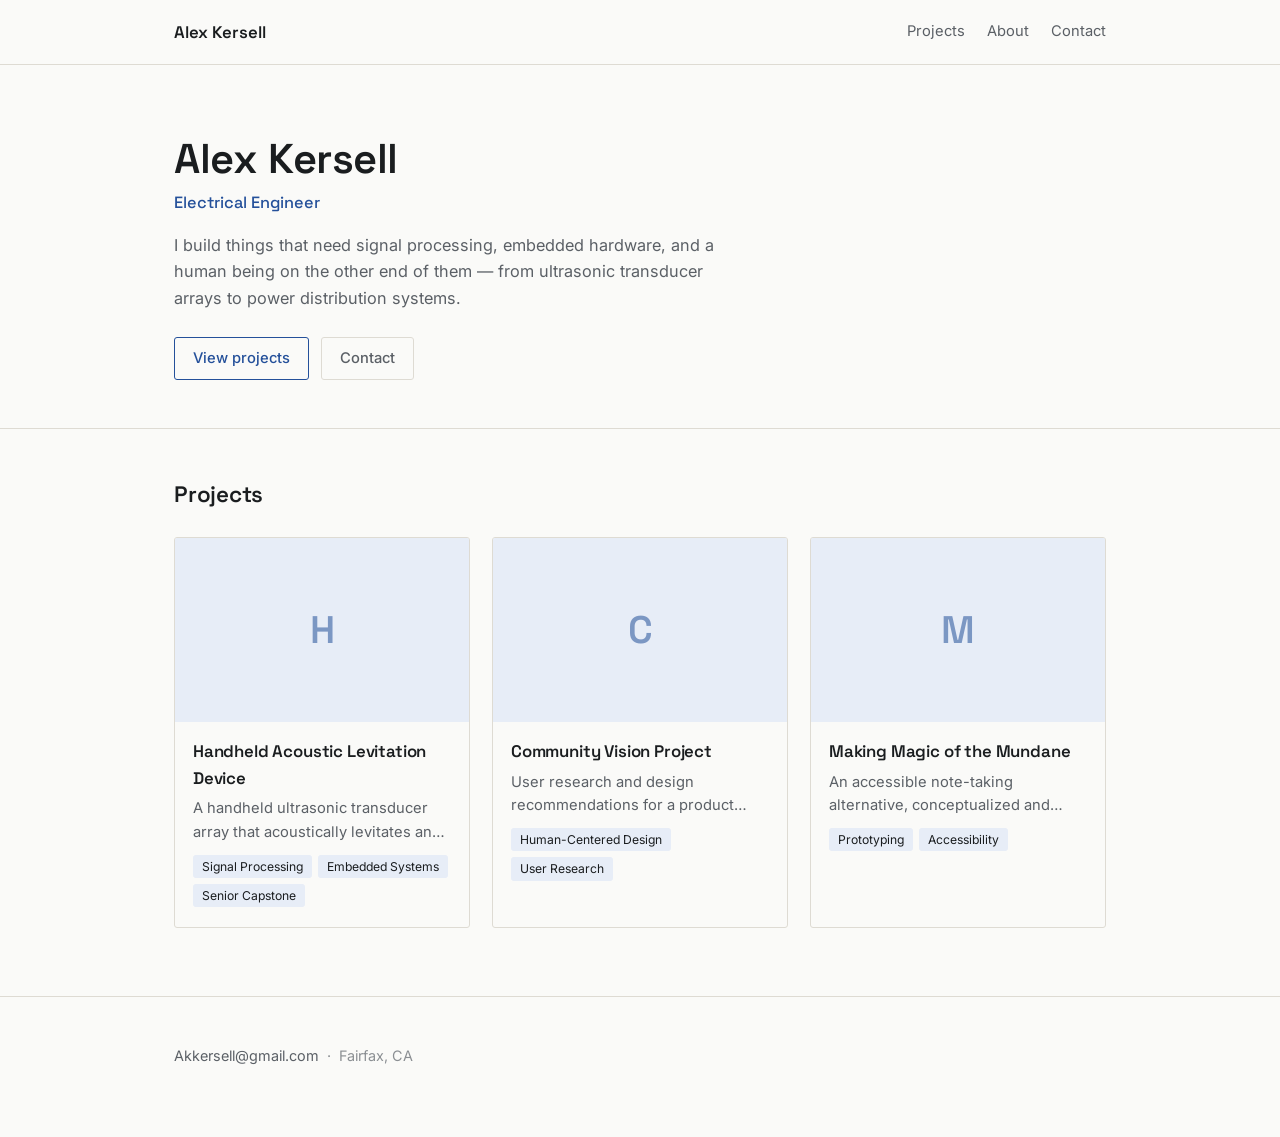
==== index.html @ f3aab484 "Add files via upload" ====
<!DOCTYPE html>
<html lang="en">
<head>
<meta charset="UTF-8">
<meta name="viewport" content="width=device-width, initial-scale=1.0">
<title>Portfolio</title>
<link rel="preconnect" href="https://fonts.googleapis.com">
<link rel="preconnect" href="https://fonts.gstatic.com" crossorigin>
<link href="https://fonts.googleapis.com/css2?family=Space+Grotesk:wght@500;600;700&family=Inter:wght@400;500;600&display=swap" rel="stylesheet">
<link rel="stylesheet" href="/assets/style.css">
</head>
<body>

<header class="site-header">
  <div class="wrap header-inner">
    <a class="logo" href="/">Portfolio</a>
    <nav id="site-nav" class="site-nav"></nav>
  </div>
</header>

<section class="hero">
  <div class="wrap">
    <h1 id="hero-name">&nbsp;</h1>
    <p class="hero-role" id="hero-role"></p>
    <p class="hero-intro" id="hero-intro"></p>
    <div class="hero-actions">
      <a href="#projects" class="btn">View projects</a>
      <a href="#contact" class="btn btn-ghost">Contact</a>
    </div>
  </div>
</section>

<main class="wrap">
  <section id="projects" class="section">
    <h2>Projects</h2>
    <div id="project-grid" class="project-grid"></div>
  </section>
</main>

<footer id="contact" class="site-footer">
  <div class="wrap">
    <p id="footer-contact"></p>
  </div>
</footer>

<script src="/assets/site.js"></script>
<script>
(async function(){
  try{
    const site = await fetchJSON('/content/site.json');
    document.title = (site.name || 'Portfolio') + (site.role ? ' — ' + site.role : '');
    document.getElementById('hero-name').textContent = site.name || '';
    document.getElementById('hero-role').textContent = site.role || '';
    document.getElementById('hero-intro').textContent = site.intro || '';
    document.getElementById('footer-contact').innerHTML = footerContactHTML(site);
    await initNav(site);
  }catch(e){
    console.error(e);
  }

  try{
    const data = await fetchJSON('/content/projects.json');
    renderProjectGrid(data.items || []);
  }catch(e){
    document.getElementById('project-grid').innerHTML = '<p class="empty">Could not load projects.</p>';
    console.error(e);
  }
})();
</script>
</body>
</html>
---- assets/style.css ----
:root{
  --bg: #FAFAF8;
  --panel: #F3F2ED;
  --ink: #1A1D1F;
  --ink-soft: #5B6066;
  --ink-faint: #8B8F93;
  --line: #DEDBD3;
  --accent: #24509A;
  --accent-soft: #E7EDF7;
  --max: 980px;
  --gutter: 24px;
}

*{ box-sizing: border-box; }
html{ scroll-behavior: smooth; }

body{
  margin:0;
  background: var(--bg);
  color: var(--ink);
  font-family: 'Inter', -apple-system, BlinkMacSystemFont, sans-serif;
  font-size: 16px;
  line-height: 1.6;
  -webkit-font-smoothing: antialiased;
}

h1, h2, h3, .display{
  font-family: 'Space Grotesk', 'Inter', sans-serif;
  font-weight: 600;
  letter-spacing: -0.01em;
  margin: 0;
}

a{ color: var(--accent); text-decoration: none; }
a:hover{ text-decoration: underline; }
a:focus-visible, button:focus-visible{
  outline: 2px solid var(--accent);
  outline-offset: 3px;
}

.wrap{
  max-width: var(--max);
  margin: 0 auto;
  padding: 0 var(--gutter);
}

/* ---------- Header ---------- */

.site-header{
  border-bottom: 1px solid var(--line);
  position: sticky;
  top: 0;
  background: rgba(250,250,248,0.92);
  backdrop-filter: blur(6px);
  z-index: 10;
}

.header-inner{
  display: flex;
  justify-content: space-between;
  align-items: center;
  height: 64px;
}

.logo{
  font-family: 'Space Grotesk', sans-serif;
  font-weight: 600;
  font-size: 1.05rem;
  color: var(--ink);
}
.logo:hover{ text-decoration: none; color: var(--accent); }

.site-nav{ display: flex; gap: 22px; font-size: 0.92rem; }
.site-nav a{ color: var(--ink-soft); }
.site-nav a:hover{ color: var(--accent); text-decoration: none; }

/* ---------- Hero ---------- */

.hero{
  padding: 72px 0 48px;
  border-bottom: 1px solid var(--line);
}

.hero .wrap{
  opacity: 0;
  animation: rise 0.7s ease-out forwards;
}

@keyframes rise{
  from{ opacity: 0; transform: translateY(10px); }
  to{ opacity: 1; transform: translateY(0); }
}
@media (prefers-reduced-motion: reduce){
  .hero .wrap{ animation: none; opacity: 1; }
}

.hero h1{ font-size: clamp(2rem, 5vw, 2.6rem); line-height: 1.08; }

.hero-role{
  margin-top: 8px;
  color: var(--accent);
  font-family: 'Space Grotesk', sans-serif;
  font-size: 1.02rem;
  font-weight: 500;
}

.hero-intro{
  margin-top: 16px;
  max-width: 56ch;
  color: var(--ink-soft);
  font-size: 1.02rem;
}

.hero-actions{ margin-top: 26px; display: flex; gap: 12px; }

.btn{
  display: inline-block;
  padding: 9px 18px;
  border: 1px solid var(--accent);
  border-radius: 3px;
  color: var(--accent);
  font-size: 0.92rem;
  font-weight: 500;
}
.btn:hover{ text-decoration: none; background: var(--accent-soft); }
.btn-ghost{ border-color: var(--line); color: var(--ink-soft); }
.btn-ghost:hover{ border-color: var(--ink-faint); background: transparent; color: var(--ink); }

/* ---------- Sections ---------- */

.section{ padding: 48px 0; }
.section h2{ font-size: 1.4rem; margin-bottom: 24px; }

.empty{ color: var(--ink-faint); font-size: 0.95rem; }

/* ---------- Project grid ---------- */

.project-grid{
  display: grid;
  grid-template-columns: repeat(auto-fill, minmax(250px, 1fr));
  gap: 22px;
}

.project-card{
  display: flex;
  flex-direction: column;
  border: 1px solid var(--line);
  border-radius: 3px;
  overflow: hidden;
  background: var(--bg);
  color: var(--ink);
  transition: border-color 0.15s ease;
}
.project-card:hover{ border-color: var(--accent); text-decoration: none; }

.cover{
  aspect-ratio: 16 / 10;
  background: var(--accent-soft);
  overflow: hidden;
}
.cover img{ width: 100%; height: 100%; object-fit: cover; display: block; }
.cover-placeholder{
  display: flex;
  align-items: center;
  justify-content: center;
}
.cover-placeholder span{
  font-family: 'Space Grotesk', sans-serif;
  font-weight: 600;
  font-size: 2.4rem;
  color: var(--accent);
  opacity: 0.55;
}

.project-card-body{ padding: 16px 18px 20px; }
.project-card-body h3{ font-size: 1.05rem; margin-bottom: 6px; }
.project-card-body p{
  margin: 0;
  color: var(--ink-soft);
  font-size: 0.92rem;
  display: -webkit-box;
  -webkit-line-clamp: 2;
  -webkit-box-orient: vertical;
  overflow: hidden;
}

.tag-row{ display: flex; flex-wrap: wrap; gap: 6px; margin-top: 10px; }
.tag{
  font-size: 0.76rem;
  padding: 2px 9px;
  background: var(--accent-soft);
  color: var(--ink);
  border-radius: 3px;
}

/* ---------- Detail pages ---------- */

.detail{ padding: 40px 0 60px; }

.back-link{
  display: inline-block;
  margin-bottom: 24px;
  font-size: 0.9rem;
  color: var(--ink-soft);
}
.back-link:hover{ color: var(--accent); }

.cover-large{
  aspect-ratio: 21 / 9;
  border-radius: 3px;
  margin-bottom: 26px;
}
.cover-large .cover-placeholder span{ font-size: 3.4rem; }

.detail h1{ font-size: clamp(1.7rem, 4vw, 2.2rem); }

.detail-meta{
  display: flex;
  align-items: center;
  gap: 18px;
  margin: 12px 0 4px;
  color: var(--ink-faint);
  font-size: 0.9rem;
  flex-wrap: wrap;
}

.prose{ margin-top: 22px; max-width: 68ch; color: var(--ink-soft); }
.prose h2{ font-size: 1.2rem; color: var(--ink); margin: 28px 0 10px; }
.prose h3{ font-size: 1.05rem; color: var(--ink); margin: 22px 0 8px; }
.prose p{ margin: 0 0 14px; }
.prose ul, .prose ol{ margin: 0 0 14px; padding-left: 20px; }
.prose li{ margin-bottom: 6px; }
.prose strong{ color: var(--ink); }
.prose a{ text-decoration: underline; }
.prose code{
  background: var(--panel);
  padding: 1px 6px;
  border-radius: 3px;
  font-size: 0.88em;
}
.prose blockquote{
  margin: 0 0 14px;
  padding-left: 16px;
  border-left: 2px solid var(--line);
  color: var(--ink-faint);
}

.gallery{
  display: grid;
  grid-template-columns: repeat(auto-fill, minmax(200px, 1fr));
  gap: 12px;
  margin-top: 28px;
}
.gallery img{
  width: 100%;
  border-radius: 3px;
  border: 1px solid var(--line);
  display: block;
}

/* ---------- Footer ---------- */

.site-footer{
  border-top: 1px solid var(--line);
  padding: 32px 0 56px;
  margin-top: 20px;
}
.site-footer p{ color: var(--ink-faint); font-size: 0.9rem; }
.site-footer a{ color: var(--ink-soft); }

::selection{ background: var(--accent-soft); color: var(--ink); }

@media (max-width: 600px){
  .header-inner{ height: auto; padding: 14px 0; flex-direction: column; align-items: flex-start; gap: 10px; }
  .site-nav{ gap: 16px; flex-wrap: wrap; }
}
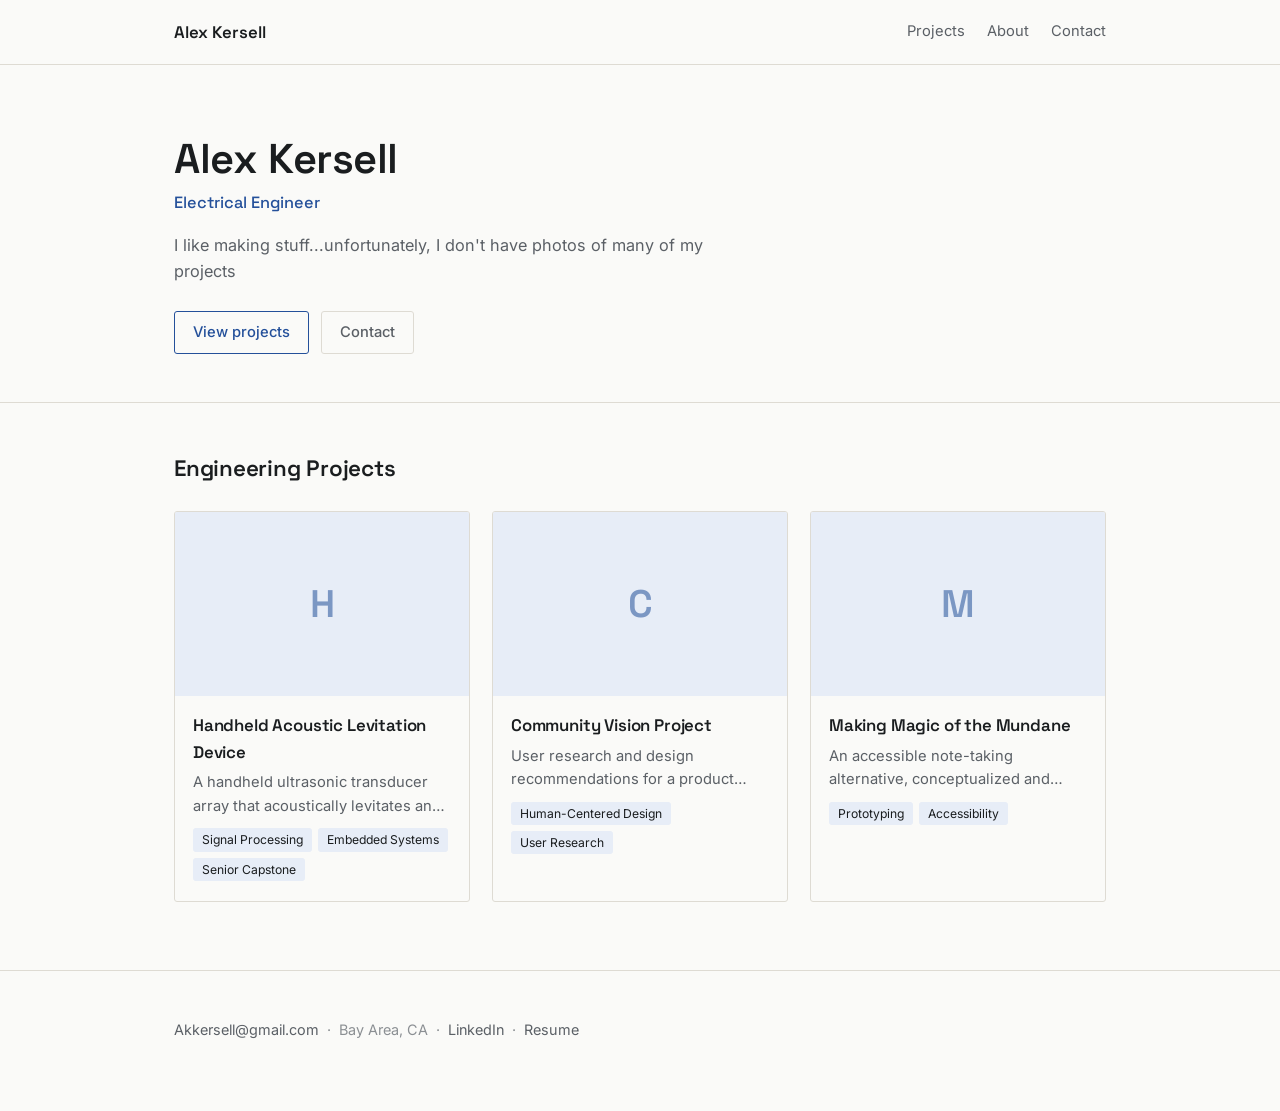
==== commit ca6597b2: "Update index.html" ====
--- a/index.html
+++ b/index.html
@@ -32,8 +32,12 @@
 
 <main class="wrap">
   <section id="projects" class="section">
-    <h2>Projects</h2>
-    <div id="project-grid" class="project-grid"></div>
+    <h2>Engineering Projects</h2>
+    <div id="project-grid-engineering" class="project-grid"></div>
+  </section>
+  <section id="hobbies" class="section">
+    <h2>Hobbies &amp; Other Projects</h2>
+    <div id="project-grid-hobby" class="project-grid"></div>
   </section>
 </main>
 
@@ -42,6 +46,22 @@
     <p id="footer-contact"></p>
   </div>
 </footer>
+
+<!-- Netlify Identity: needed here (not just in /admin) so invite and
+     password-reset email links — which land on this homepage — can show
+     their "set your password" modal, then send you on to the editor. -->
+<script src="https://identity.netlify.com/v1/netlify-identity-widget.js"></script>
+<script>
+if (window.netlifyIdentity) {
+  window.netlifyIdentity.on("init", user => {
+    if (!user) {
+      window.netlifyIdentity.on("login", () => {
+        document.location.href = "/admin/";
+      });
+    }
+  });
+}
+</script>
 
 <script src="/assets/site.js"></script>
 <script>
@@ -62,7 +82,8 @@
     const data = await fetchJSON('/content/projects.json');
     renderProjectGrid(data.items || []);
   }catch(e){
-    document.getElementById('project-grid').innerHTML = '<p class="empty">Could not load projects.</p>';
+    document.getElementById('project-grid-engineering').innerHTML = '<p class="empty">Could not load projects.</p>';
+    document.getElementById('hobbies').hidden = true;
     console.error(e);
   }
 })();
